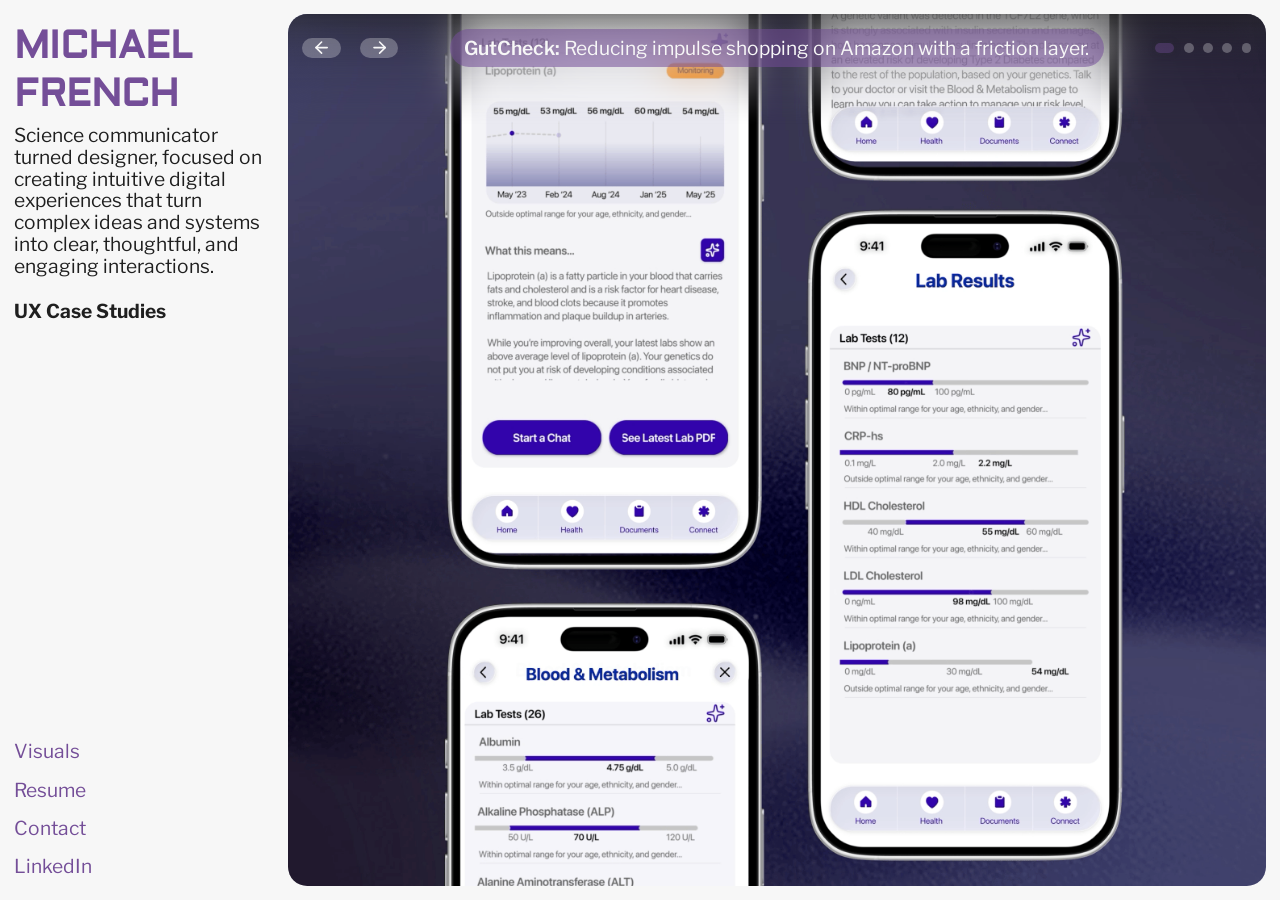
==== ux/index.html @ 5a9f3f87 "test" ====
<!DOCTYPE html>
<html lang="en">
<head>
  <meta charset="UTF-8" />
  <meta name="viewport" content="width=device-width, initial-scale=1.0"/>
  <title>UX DESIGN | michaelfrench.co</title>

  <link href="/icons/favicon.ico" rel="icon" sizes="any">
  <link href="/icons/favicon.svg" rel="icon" type="image/svg+xml">
  <link href="/icons/Touch.png" rel="apple-touch-icon">


  <link rel="stylesheet" href="reset.css">
  <link rel="stylesheet" href="style.css">

</head>
<body>

  <section class = "hero">
    <div class="panel">
      <div class ="header">
      
      <h1>Michael French</h1>
      <h2>Science communicator turned designer, focused on creating intuitive digital experiences that turn complex ideas and systems into clear, thoughtful, and engaging interactions.</h2>
      <button class="case-studies-btn"><h3>UX Case Studies</h3></button>
      </div>
      <div class="cta-container">
      <button><a href="../"><h3>Visuals</h3></a></button>
      <button><a href="../resume/Michael French_Resume26.pdf" target="_blank"><h3>Resume</h3></a></button>
      <!-- ADD COPY TO CLIPBOARD INTERACTION HERE -->
      <button><a href="mailto:michael@michaelfrench.co"><h3>Contact</h3></a></button>
      <button><a href="https://www.linkedin.com/in/michael-french-66b8b2169/" target="_blank"><h3>LinkedIn</h3></a></button>
      </div>
    </div>
     <div class="img-container">
        <img src="images/placeholder.gif" alt="">
        <div class="info-panel">
          <div class="nav-container">
            <button>
              <svg xmlns="http://www.w3.org/2000/svg" width="24" height="24" viewBox="0 0 24 24" fill="none" stroke="currentColor" stroke-width="2" stroke-linecap="round" stroke-linejoin="round" class="lucide lucide-arrow-left-icon lucide-arrow-left"><path d="m12 19-7-7 7-7"/><path d="M19 12H5"/></svg>
            </button>
            <button>
              <svg xmlns="http://www.w3.org/2000/svg" width="24" height="24" viewBox="0 0 24 24" fill="none" stroke="currentColor" stroke-width="2" stroke-linecap="round" stroke-linejoin="round" class="lucide lucide-arrow-right-icon lucide-arrow-right"><path d="M5 12h14"/><path d="m12 5 7 7-7 7"/></svg>
            </button>
          </div>
          <p><span>GutCheck:</span> Reducing impulse shopping on Amazon with a friction layer.</p>
           <div class="nav-progress">
            <div class="progress-active"></div>
            <div class="progress-inactive"></div>
            <div class="progress-inactive"></div>
            <div class="progress-inactive"></div>
            <div class="progress-inactive"></div>
          </div>
        </div>
     </div>
  </section>



  </div>
</body>
</html>
---- ux/style.css ----
@import url('https://fonts.googleapis.com/css2?family=Libre+Franklin:ital,wght@0,100..900;1,100..900&display=swap');
@import url('https://fonts.googleapis.com/css2?family=Aldrich&display=swap');

:root {
	font-size: 120%;
	scroll-behavior: smooth;
	--padding: 0.75rem;
	--radius: 1rem;
	--white: #F7F7F7;
	--white50: #f7f7f748;
	--black: #1F1F1F;
	--black-overlay: rgba(31, 31, 31, 0.537);
	--accent1: #744e98;
	--accent2: #744e988b;
	--button-shadow: 0 0 0.5rem rgba(43, 43, 43, 0.249);
	--ease-fast: 0.2s ease-in-out;
	--hover-transition: all var(--ease-fast);
	--ease-slow: 0.6s ease-in-out;
	--font-body: "Libre Franklin", sans-serif;
	--font-display: "Aldrich", sans-serif;
	--panel-width: 15rem;
	--hover-dot-size: 1.5rem;
	--nav-width: 5rem;
	--nav-button-size: 2rem;
	--icon-size: 1rem;
	--progress-dot-size: 0.5rem;
	--progress-active-width: 1rem;
	--blur-amount: 20px;
	--gradient-fade: linear-gradient(180deg, #000 0%, transparent 100%);
	background-color: var(--white);
}

html, body {
	margin: 0;
	height: 100%;
	overflow: hidden;
}

h1, h2, h3, p {
	font-family: var(--font-body);
	font-optical-sizing: auto;
	font-weight: 400;
	font-style: normal;
	color: var(--black);
}

h3 {
	font-weight: 700;
}

.hero {
	display: flex;
	height: 100vh;
	justify-content: space-between;
}

.panel {
	padding: var(--padding);
	padding-inline-end: calc(var(--padding) / 2);
	display: flex;
	flex-direction: column;
	justify-content: space-between;
	height: 100%;
	min-width: var(--panel-width);
	max-width: var(--panel-width);

	h1 {
		font-size: 2rem;
		margin-block: calc(var(--padding) / 2);
		color: var(--accent1);
		font-family: var(--font-display);
		font-weight: 700;
		text-transform: uppercase;
	}

	h2 {
		line-height: 1.14rem;
		margin-block-end: var(--padding);
	}

	.header button,
	.cta-container button {
		position: relative;
		display: inline-block;
		cursor: pointer;
		padding-block: calc(var(--padding) / 2);
		padding-inline-end: var(--padding);

		&::after {
			content: '';
			position: absolute;
			z-index: 0;
			width: var(--hover-dot-size);
			height: var(--hover-dot-size);
			border-radius: 50%;
			right: -0.25rem;
			top: 50%;
			transform: translateY(-50%) scale(0);
			opacity: 0;
			transition: var(--hover-transition);
		}

		&:hover::after {
			transform: translateY(-50%) scale(1);
			opacity: 1;
		}
	}

	.header .case-studies-btn {
		h3 {
			position: relative;
			z-index: 1;
		}

		&::after {
			background-color: var(--accent1);
		}
	}

	.cta-container {
		margin-top: auto;
		display: flex;
		flex-direction: column;
		align-items: flex-start;

		h3 {
			color: var(--accent1);
			font-weight: 400;
		}

		button {
			a {
				position: relative;
				z-index: 1;
			}

			&::after {
				background-color: var(--black);
			}
		}
	}
}

.img-container {
	flex: 1;
	margin: var(--padding);
	margin-inline-start: 0;
	border-radius: var(--radius);
	overflow: hidden;
	inset-block-end: 0;
	inset-inline-end: 0;
	position: relative;

	img {
		position: absolute;
		inset: 0;
		z-index: 0;
		width: 100%;
		height: 100%;
		object-fit: cover;
		transition: transform var(--ease-slow);
	}

	&:not(:has(.info-panel:hover)) {
		img:hover {
			transform: scale(1.03);
		}

		&:hover .info-panel p {
			background-color: var(--accent1);
		}
	}

	.info-panel {
		display: flex;
		align-items: center;
		padding: var(--padding);
		padding-block-end: calc(var(--padding) * 4);
		justify-content: space-between;
		width: 100%;
		gap: var(--padding);
		position: absolute;
		inset-block-start: 0;
		inset-inline: 0;
		z-index: 1;
		isolation: isolate;

		&::before {
			content: "";
			position: absolute;
			inset: 0;
			z-index: -1;
			pointer-events: none;
			background: linear-gradient(180deg, var(--black-overlay) 0%, transparent 100%);
			-webkit-backdrop-filter: blur(var(--blur-amount));
			backdrop-filter: blur(var(--blur-amount));
			-webkit-mask-image: var(--gradient-fade);
			mask-image: var(--gradient-fade);
		}

		p {
			width: fit-content;
			padding-inline: var(--padding);
			padding-block: calc(var(--padding) / 2);
			text-align: center;
			color: var(--white);
			background-color: var(--accent2);
			border-radius: var(--radius);
			transition: background-color var(--ease-slow);
		}

		button {
			color: var(--white);
		}

		span {
			font-weight: 600;
		}

		.nav-container,
		.nav-progress {
			width: var(--nav-width);
			display: flex;
			justify-content: space-between;
			column-gap: var(--padding);

			button {
				background-color: var(--white50);
				width: var(--nav-button-size);
				border-radius: var(--radius);
				display: flex;
				align-items: center;
				justify-content: center;
				transform: none;
				transition: background-color var(--ease-fast), box-shadow var(--ease-fast);

				svg {
					width: var(--icon-size);
					height: var(--icon-size);
					flex-shrink: 0;
				}

				&:hover {
					box-shadow: var(--button-shadow);
					background-color: var(--accent2);
				}
			}
		}

		.nav-progress {
			column-gap: calc(var(--padding) / 2);
		}

		.progress-inactive,
		.progress-active {
			width: var(--progress-dot-size);
			height: var(--progress-dot-size);
			border-radius: 100%;
			background-color: var(--white50);
			transition: var(--hover-transition);
		}

		.progress-active {
			width: var(--progress-active-width);
			border-radius: var(--radius);
			background-color: var(--accent2);
			box-shadow: var(--button-shadow);
			opacity: 70%;
		}
	}
}

@media (max-width: 768px) {
	:root {
		font-size: 90%;
	}
	
	html, body {
		height: auto;
		overflow: auto;
	}

	.hero {
		flex-direction: column;
		justify-content: flex-start;
		gap: 0;
		height: auto;
		min-height: 100vh;
	}

	.panel {
		max-width: 100%;
		height: auto;
		/* background-color: red; */
		padding-block-end: 0;

		h2 {
			max-width: 50ch;
		}
	}

	.img-container {
		flex: none;
		min-height: 90vh;
		margin-inline-start: var(--padding);
	}

	.case-studies-btn {
		margin-block-end: calc(12 * var(--padding));
	}

	.panel .cta-container {
		flex-direction: row;
		justify-content: space-between;
		align-items: center;
		gap: calc(var(--padding) / 2);
	}
}
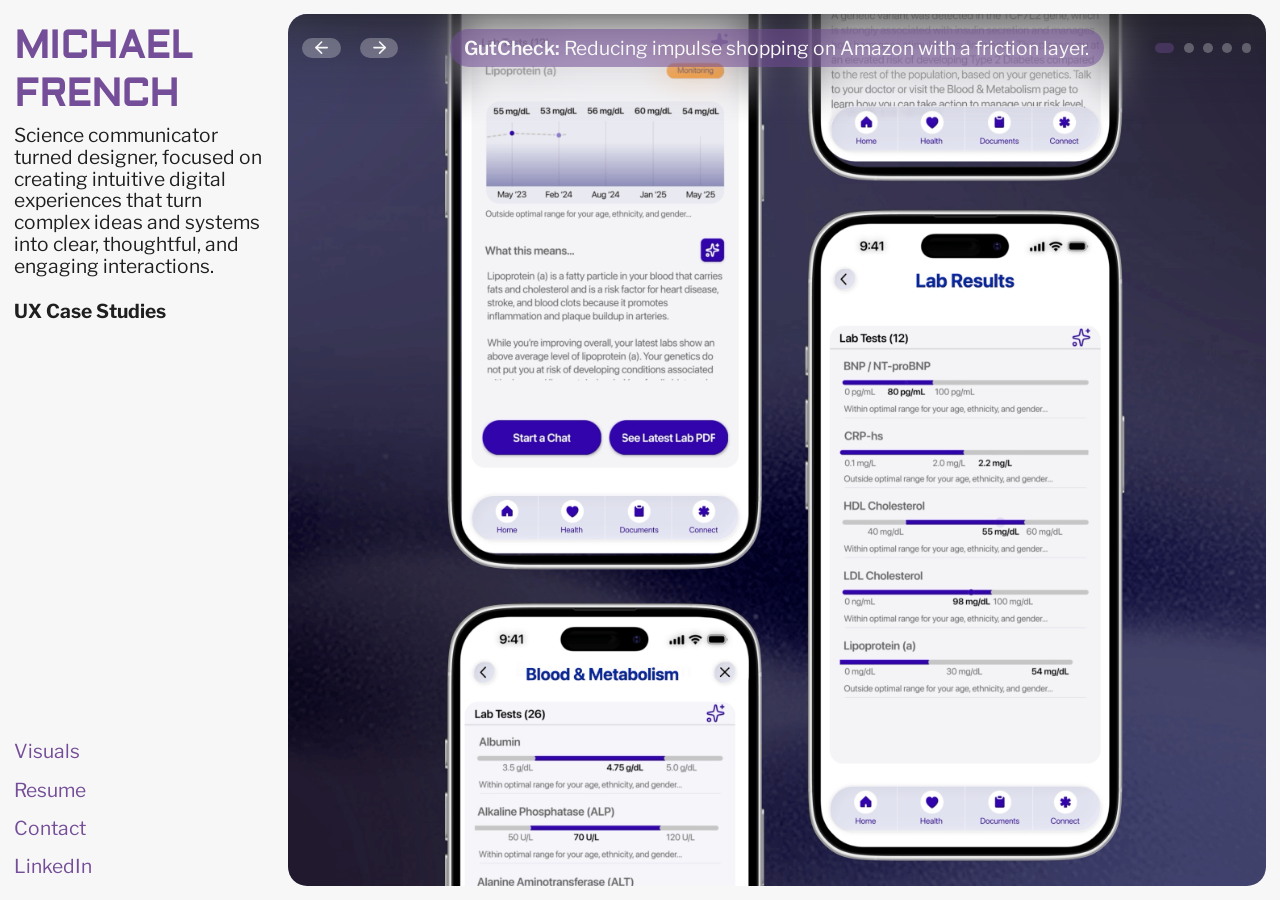
==== commit 42b97d58: "push" ====
--- a/ux/index.html
+++ b/ux/index.html
@@ -5,6 +5,7 @@
   <meta name="viewport" content="width=device-width, initial-scale=1.0"/>
   <title>UX DESIGN | michaelfrench.co</title>
 
+    <!-- SET UP FAVICONS -->
   <link href="/icons/favicon.ico" rel="icon" sizes="any">
   <link href="/icons/favicon.svg" rel="icon" type="image/svg+xml">
   <link href="/icons/Touch.png" rel="apple-touch-icon">
